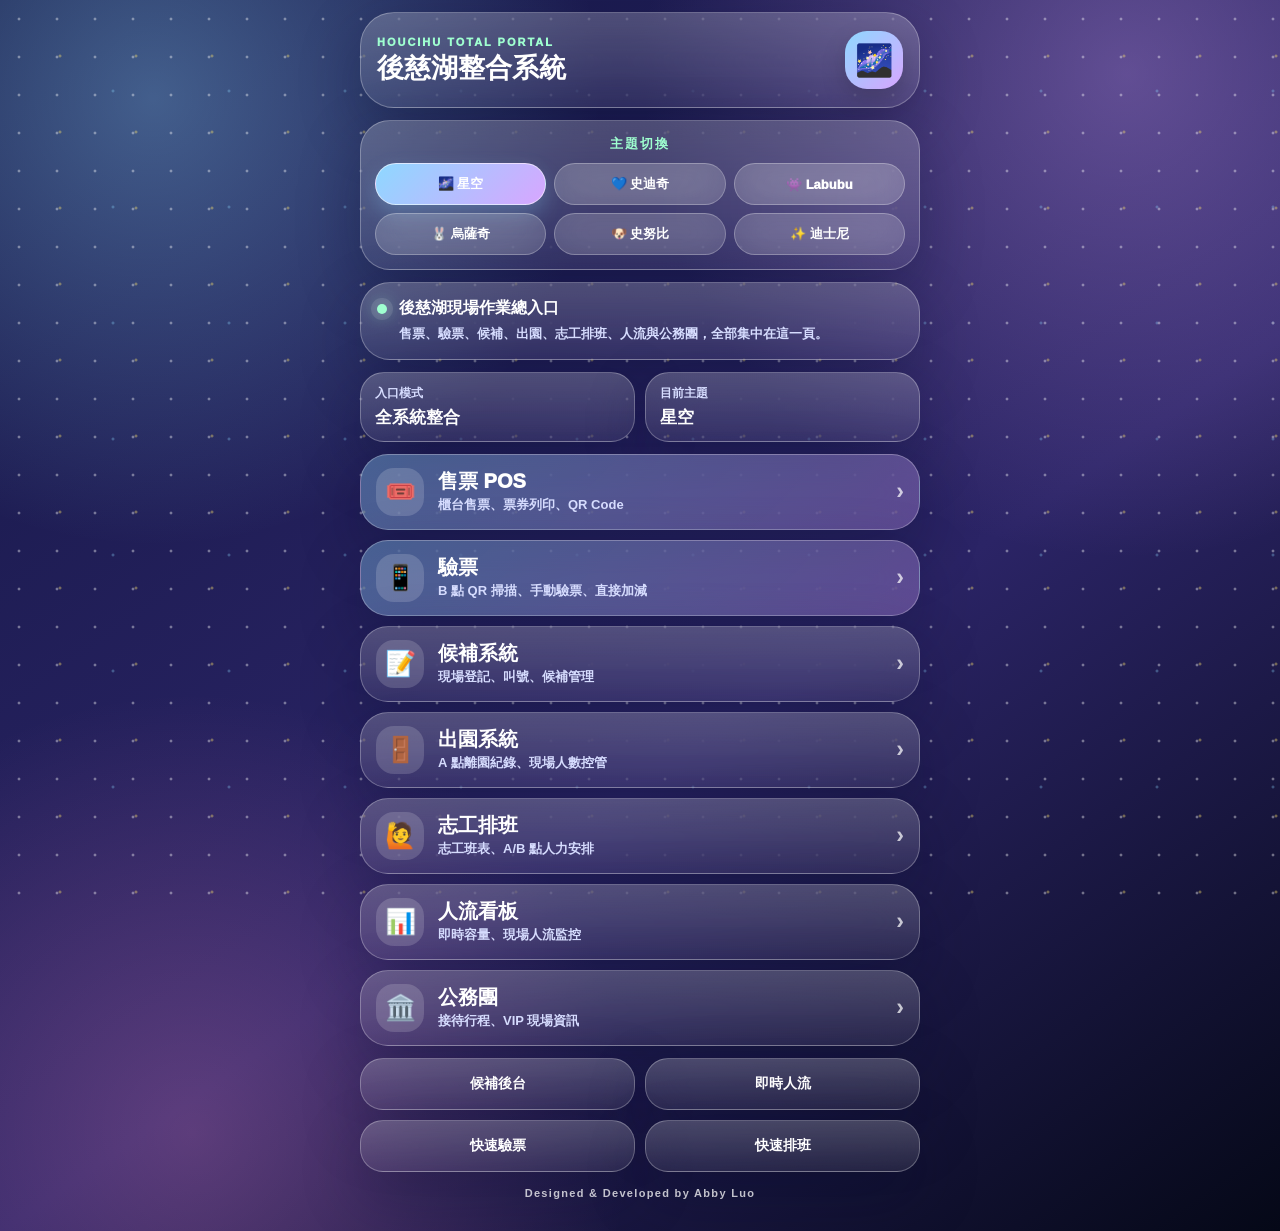
==== index.html @ b7d4be5d "Update index.html" ====
<!doctype html>
<html lang="zh-Hant">
<head>
  <meta charset="UTF-8">
  <meta name="viewport" content="width=device-width,initial-scale=1,maximum-scale=1,user-scalable=no,viewport-fit=cover">
  <meta name="theme-color" id="themeColor" content="#08143f">
  <title>後慈湖整合系統</title>

  <style>
    :root{
      --bg:#151847;
      --bg2:#2b2466;
      --text:#fff;
      --muted:#d7ddff;
      --line:rgba(255,255,255,.28);
      --primary:#8ed8ff;
      --accent:#d8a6ff;
      --star:#ffe66d;
      --blush:#ff8fc7;
      --green:#9fffd0;
      --icon:"🌌";
    }

    body[data-theme=starry]{
      --bg:#151847;
      --bg2:#2b2466;
      --text:#fff;
      --muted:#d7ddff;
      --line:rgba(255,255,255,.28);
      --primary:#8ed8ff;
      --accent:#d8a6ff;
      --star:#ffe66d;
      --blush:#ff8fc7;
      --green:#9fffd0;
      --icon:"🌌";
    }

    body[data-theme=stitch]{
      --bg:#07133a;
      --bg2:#123783;
      --text:#fff;
      --muted:#cbd9ff;
      --line:rgba(139,214,255,.34);
      --primary:#4fdcff;
      --accent:#7c7bff;
      --star:#ffe66d;
      --blush:#ff65ae;
      --green:#5df0a2;
      --icon:"💙";
    }

    body[data-theme=labubu]{
      --bg:#20140f;
      --bg2:#6e472f;
      --text:#fff7ea;
      --muted:#ffe0bd;
      --line:rgba(255,232,199,.42);
      --primary:#f7dba8;
      --accent:#ff9bb8;
      --star:#ffe58a;
      --blush:#ff8eaa;
      --green:#a8ffbf;
      --icon:"👾";
    }

    body[data-theme=usagi]{
      --bg:#2b1230;
      --bg2:#8b3b79;
      --text:#fff7fc;
      --muted:#ffd8ec;
      --line:rgba(255,155,196,.5);
      --primary:#ff8fbd;
      --accent:#8fd9ff;
      --star:#ffe38a;
      --blush:#ffaccf;
      --green:#caffe0;
      --icon:"🐰";
    }

    body[data-theme=snoopy]{
      --bg:#090d16;
      --bg2:#2b3448;
      --text:#fff;
      --muted:#d9e2f1;
      --line:rgba(226,232,240,.34);
      --primary:#e5e7eb;
      --accent:#ffd166;
      --star:#ffd166;
      --blush:#ef4444;
      --green:#dcfce7;
      --icon:"🐶";
    }

    body[data-theme=disney]{
      --bg:#130b3f;
      --bg2:#6d28d9;
      --text:#fff;
      --muted:#efe5ff;
      --line:rgba(251,191,36,.38);
      --primary:#8bd9ff;
      --accent:#fbbf24;
      --star:#ffd76a;
      --blush:#f9a8d4;
      --green:#a7f3d0;
      --icon:"✨";
    }

    *{
      box-sizing:border-box;
      margin:0;
      padding:0;
      -webkit-tap-highlight-color:transparent;
    }

    html,
    body{
      min-height:100%;
      font-family:-apple-system,BlinkMacSystemFont,"Noto Sans TC","Microsoft JhengHei",sans-serif;
    }

    button{
      font:inherit;
      cursor:pointer;
    }

    a,
    button{
      touch-action:manipulation;
    }

    .nav,
    .mini,
    .chip{
      user-select:none;
    }

    body{
      padding:max(12px,env(safe-area-inset-top)) 12px calc(24px + env(safe-area-inset-bottom));
      color:var(--text);
      background:
        radial-gradient(circle at 12% 8%,color-mix(in srgb,var(--primary) 36%,transparent),transparent 28%),
        radial-gradient(circle at 88% 6%,color-mix(in srgb,var(--accent) 34%,transparent),transparent 30%),
        radial-gradient(circle at 15% 92%,color-mix(in srgb,var(--blush) 24%,transparent),transparent 28%),
        linear-gradient(145deg,var(--bg),var(--bg2) 58%,#050817);
      overflow-x:hidden;
    }

    body:before{
      content:"";
      position:fixed;
      inset:0;
      pointer-events:none;
      opacity:.43;
      background-image:
        radial-gradient(circle,rgba(255,255,255,.9) 1px,transparent 1.8px),
        radial-gradient(circle,color-mix(in srgb,var(--star) 90%,transparent) 1px,transparent 1.9px),
        radial-gradient(circle,color-mix(in srgb,var(--primary) 74%,transparent) 1px,transparent 1.9px);
      background-size:38px 38px,76px 76px,116px 116px;
      background-position:0 0,22px 18px,55px 33px;
    }

    .app{
      position:relative;
      z-index:1;
      width:min(560px,100%);
      margin:auto;
      display:grid;
      gap:12px;
    }

    .card,
    .nav,
    .chip,
    .mini,
    .themeBox{
      background:linear-gradient(180deg,rgba(255,255,255,.22),rgba(255,255,255,.08));
      border:1px solid var(--line);
      box-shadow:0 22px 62px rgba(5,10,38,.28);
      -webkit-backdrop-filter:blur(22px);
      backdrop-filter:blur(22px);
    }

    .header{
      border-radius:34px;
      padding:18px 16px;
      display:flex;
      align-items:center;
      justify-content:space-between;
      gap:14px;
    }

    .title small{
      display:block;
      font-size:11px;
      font-weight:1000;
      letter-spacing:.18em;
      color:var(--green);
    }

    .title h1{
      margin-top:5px;
      font-size:27px;
      line-height:1.15;
      font-weight:1000;
    }

    .logo{
      width:58px;
      height:58px;
      flex:0 0 58px;
      border-radius:22px;
      display:grid;
      place-items:center;
      background:linear-gradient(135deg,var(--primary),var(--accent));
      font-size:31px;
      box-shadow:0 10px 24px rgba(0,0,0,.18);
    }

    .themeBox{
      border-radius:30px;
      padding:14px;
    }

    .themeTitle{
      text-align:center;
      font-size:13px;
      font-weight:1000;
      letter-spacing:.14em;
      color:var(--green);
      margin-bottom:10px;
    }

    .themes{
      display:grid;
      grid-template-columns:repeat(3,1fr);
      gap:8px;
    }

    .chip{
      border-radius:999px;
      color:var(--text);
      padding:8px 6px;
      min-height:42px;
      font-size:13px;
      font-weight:1000;
      white-space:nowrap;
      display:grid;
      place-items:center;
      background:rgba(255,255,255,.15);
      box-shadow:none;
    }

    .chip.on{
      background:linear-gradient(135deg,var(--primary),var(--accent));
      border-color:rgba(255,255,255,.6);
      box-shadow:0 9px 20px color-mix(in srgb,var(--primary) 26%,transparent);
    }

    .chip:focus-visible,
    .mini:focus-visible,
    .nav:focus-visible{
      outline:3px solid color-mix(in srgb,var(--green) 80%,transparent);
      outline-offset:3px;
    }

    .notice{
      border-radius:30px;
      padding:15px 16px;
      display:flex;
      gap:12px;
      align-items:flex-start;
    }

    .notice .dot{
      width:10px;
      height:10px;
      margin-top:6px;
      border-radius:50%;
      background:var(--green);
      box-shadow:
        0 0 0 6px rgba(255,255,255,.1),
        0 0 18px var(--green);
    }

    .notice strong{
      display:block;
      font-size:16px;
    }

    .notice p{
      margin-top:5px;
      font-size:13px;
      line-height:1.5;
      font-weight:850;
      color:var(--muted);
    }

    .status{
      display:grid;
      grid-template-columns:1fr 1fr;
      gap:10px;
    }

    .stat{
      border-radius:24px;
      padding:12px 14px;
    }

    .stat span{
      display:block;
      font-size:12px;
      font-weight:900;
      color:var(--muted);
    }

    .stat b{
      display:block;
      margin-top:4px;
      font-size:17px;
    }

    .list{
      display:grid;
      gap:10px;
    }

    .nav{
      min-height:76px;
      border-radius:28px;
      padding:13px 15px;
      text-decoration:none;
      color:var(--text);
      display:flex;
      align-items:center;
      gap:14px;
    }

    .nav:active,
    .mini:active,
    .chip:active{
      transform:scale(.985);
    }

    .ico{
      width:48px;
      height:48px;
      flex:0 0 48px;
      border-radius:18px;
      display:grid;
      place-items:center;
      background:rgba(255,255,255,.16);
      font-size:25px;
    }

    .txt{
      min-width:0;
      flex:1;
    }

    .txt strong{
      display:block;
      font-size:20px;
      line-height:1.15;
      font-weight:1000;
    }

    .txt small{
      display:block;
      margin-top:4px;
      font-size:13px;
      line-height:1.25;
      font-weight:850;
      color:var(--muted);
    }

    .arrow{
      font-size:23px;
      font-weight:900;
      opacity:.72;
    }

    .nav.primary{
      background:linear-gradient(
        135deg,
        color-mix(in srgb,var(--primary) 36%,transparent),
        color-mix(in srgb,var(--accent) 30%,transparent)
      );
    }

    .sub{
      display:grid;
      grid-template-columns:1fr 1fr;
      gap:10px;
    }

    .mini{
      border-radius:23px;
      min-height:52px;
      display:grid;
      place-items:center;
      text-align:center;
      text-decoration:none;
      color:var(--text);
      font-size:14px;
      font-weight:950;
      padding:13px 8px;
    }

    footer{
      text-align:center;
      font-size:11px;
      font-weight:850;
      letter-spacing:.12em;
      opacity:.74;
      padding:3px 0 8px;
    }

    @media(max-width:370px){
      .title h1{
        font-size:23px;
      }

      .txt strong{
        font-size:19px;
      }

      .chip{
        font-size:12px;
        padding:7px 4px;
      }

      .themes{
        gap:6px;
      }
    }
  </style>
</head>

<body data-theme="starry">
  <main class="app">

    <section class="card header">
      <div class="title">
        <small>HOUCIHU TOTAL PORTAL</small>
        <h1>後慈湖整合系統</h1>
      </div>
      <div class="logo" id="themeIcon">🌌</div>
    </section>

    <section class="themeBox">
      <div class="themeTitle">主題切換</div>
      <div class="themes">
        <button class="chip" data-theme="starry">🌌 星空</button>
        <button class="chip" data-theme="stitch">💙 史迪奇</button>
        <button class="chip" data-theme="labubu">👾 Labubu</button>
        <button class="chip" data-theme="usagi">🐰 烏薩奇</button>
        <button class="chip" data-theme="snoopy">🐶 史努比</button>
        <button class="chip" data-theme="disney">✨ 迪士尼</button>
      </div>
    </section>

    <section class="card notice">
      <div class="dot"></div>
      <div>
        <strong>後慈湖現場作業總入口</strong>
        <p>售票、驗票、候補、出園、志工排班、人流與公務團，全部集中在這一頁。</p>
      </div>
    </section>

    <section class="status">
      <div class="card stat">
        <span>入口模式</span>
        <b>全系統整合</b>
      </div>
      <div class="card stat">
        <span>目前主題</span>
        <b id="themeName">星空</b>
      </div>
    </section>

    <section class="list">

      <a class="nav primary" href="https://cihu2026.github.io/Pos/issue.html">
        <div class="ico">🎟️</div>
        <div class="txt">
          <strong>售票 POS</strong>
          <small>櫃台售票、票券列印、QR Code</small>
        </div>
        <div class="arrow">›</div>
      </a>

      <a class="nav primary" href="https://cihu2026.github.io/ticket-scan/">
        <div class="ico">📱</div>
        <div class="txt">
          <strong>驗票</strong>
          <small>B 點 QR 掃描、手動驗票、直接加減</small>
        </div>
        <div class="arrow">›</div>
      </a>

      <a class="nav" href="https://cihu2026.github.io/houcihu-onsite-waitlist-system/">
        <div class="ico">📝</div>
        <div class="txt">
          <strong>候補系統</strong>
          <small>現場登記、叫號、候補管理</small>
        </div>
        <div class="arrow">›</div>
      </a>

      <a class="nav" href="https://cihu2026.github.io/Out/">
        <div class="ico">🚪</div>
        <div class="txt">
          <strong>出園系統</strong>
          <small>A 點離園紀錄、現場人數控管</small>
        </div>
        <div class="arrow">›</div>
      </a>

      <a class="nav" href="https://cihu2026.github.io/volunteer-shift-system/">
        <div class="ico">🙋</div>
        <div class="txt">
          <strong>志工排班</strong>
          <small>志工班表、A/B 點人力安排</small>
        </div>
        <div class="arrow">›</div>
      </a>

      <a class="nav" href="https://cihu2026.github.io/Monitor/">
        <div class="ico">📊</div>
        <div class="txt">
          <strong>人流看板</strong>
          <small>即時容量、現場人流監控</small>
        </div>
        <div class="arrow">›</div>
      </a>

      <a class="nav" href="https://cihu2026.github.io/VIP/">
        <div class="ico">🏛️</div>
        <div class="txt">
          <strong>公務團</strong>
          <small>接待行程、VIP 現場資訊</small>
        </div>
        <div class="arrow">›</div>
      </a>

    </section>

    <section class="sub">
      <a class="mini" href="https://cihu2026.github.io/houcihu-onsite-waitlist-system/admin-login.html">候補後台</a>
      <a class="mini" href="https://cihu2026.github.io/Monitor/">即時人流</a>
      <a class="mini" href="https://cihu2026.github.io/ticket-scan/">快速驗票</a>
      <a class="mini" href="https://cihu2026.github.io/volunteer-shift-system/">快速排班</a>
    </section>

    <footer>Designed & Developed by Abby Luo</footer>

  </main>

  <script>
    const themes = {
      starry:["🌌","星空","#08143f"],
      stitch:["💙","史迪奇","#07133a"],
      labubu:["👾","Labubu","#20140f"],
      usagi:["🐰","烏薩奇","#2b1230"],
      snoopy:["🐶","史努比","#090d16"],
      disney:["✨","迪士尼","#130b3f"]
    };

    const themeIcon = document.getElementById("themeIcon");
    const themeName = document.getElementById("themeName");
    const themeColor = document.getElementById("themeColor");
    const buttons = document.querySelectorAll(".chip");

    function setTheme(theme){
      if(!themes[theme]){
        theme = "starry";
      }

      document.body.dataset.theme = theme;
      themeIcon.textContent = themes[theme][0];
      themeName.textContent = themes[theme][1];

      if(themeColor){
        themeColor.setAttribute("content", themes[theme][2]);
      }

      buttons.forEach(btn => {
        btn.classList.toggle("on", btn.dataset.theme === theme);
      });

      localStorage.setItem("houcihu-theme", theme);
    }

    buttons.forEach(btn => {
      btn.type = "button";
      btn.addEventListener("click", () => setTheme(btn.dataset.theme));
    });

    setTheme(localStorage.getItem("houcihu-theme") || "starry");
  </script>
</body>
</html>
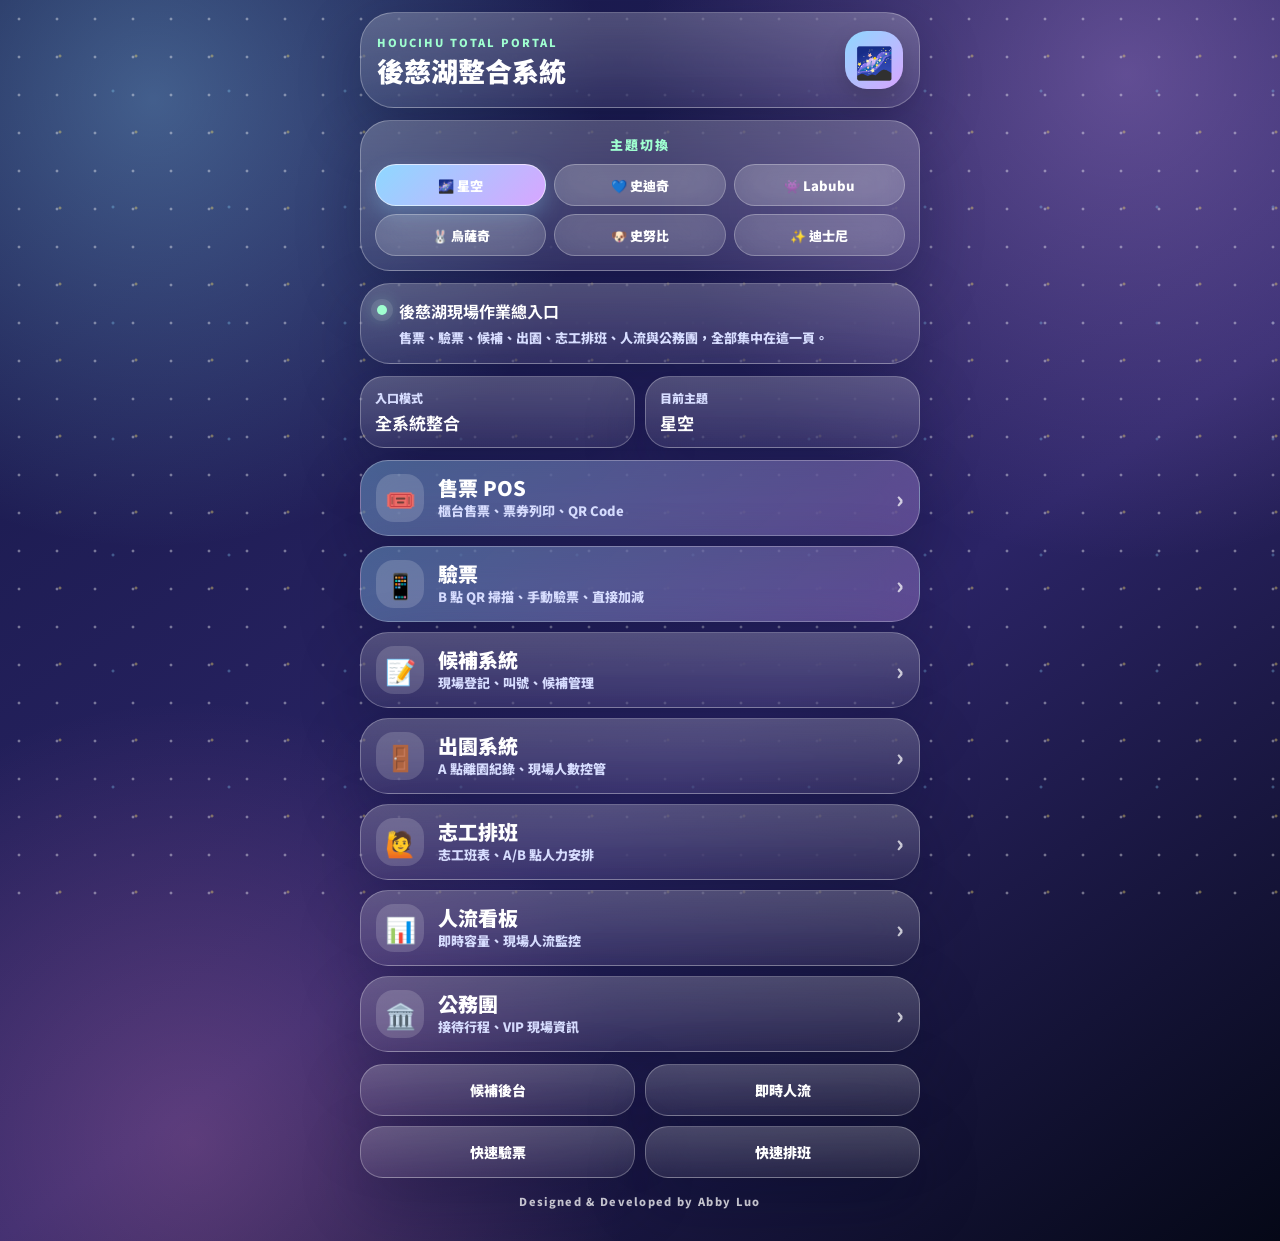
==== commit 65fae304: "Fix missing Noto Sans TC font loading" ====
--- a/index.html
+++ b/index.html
@@ -7,6 +7,8 @@
   <title>後慈湖整合系統</title>
 
   <style>
+    @import url('https://fonts.googleapis.com/css2?family=Noto+Sans+TC:wght@400;500;700;900&display=swap');
+
     :root{
       --bg:#151847;
       --bg2:#2b2466;
@@ -115,7 +117,15 @@
     html,
     body{
       min-height:100%;
-      font-family:-apple-system,BlinkMacSystemFont,"Noto Sans TC","Microsoft JhengHei",sans-serif;
+    }
+
+    html,
+    body,
+    button,
+    input,
+    select,
+    textarea{
+      font-family:"Noto Sans TC",-apple-system,BlinkMacSystemFont,"Microsoft JhengHei",sans-serif;
     }
 
     button{
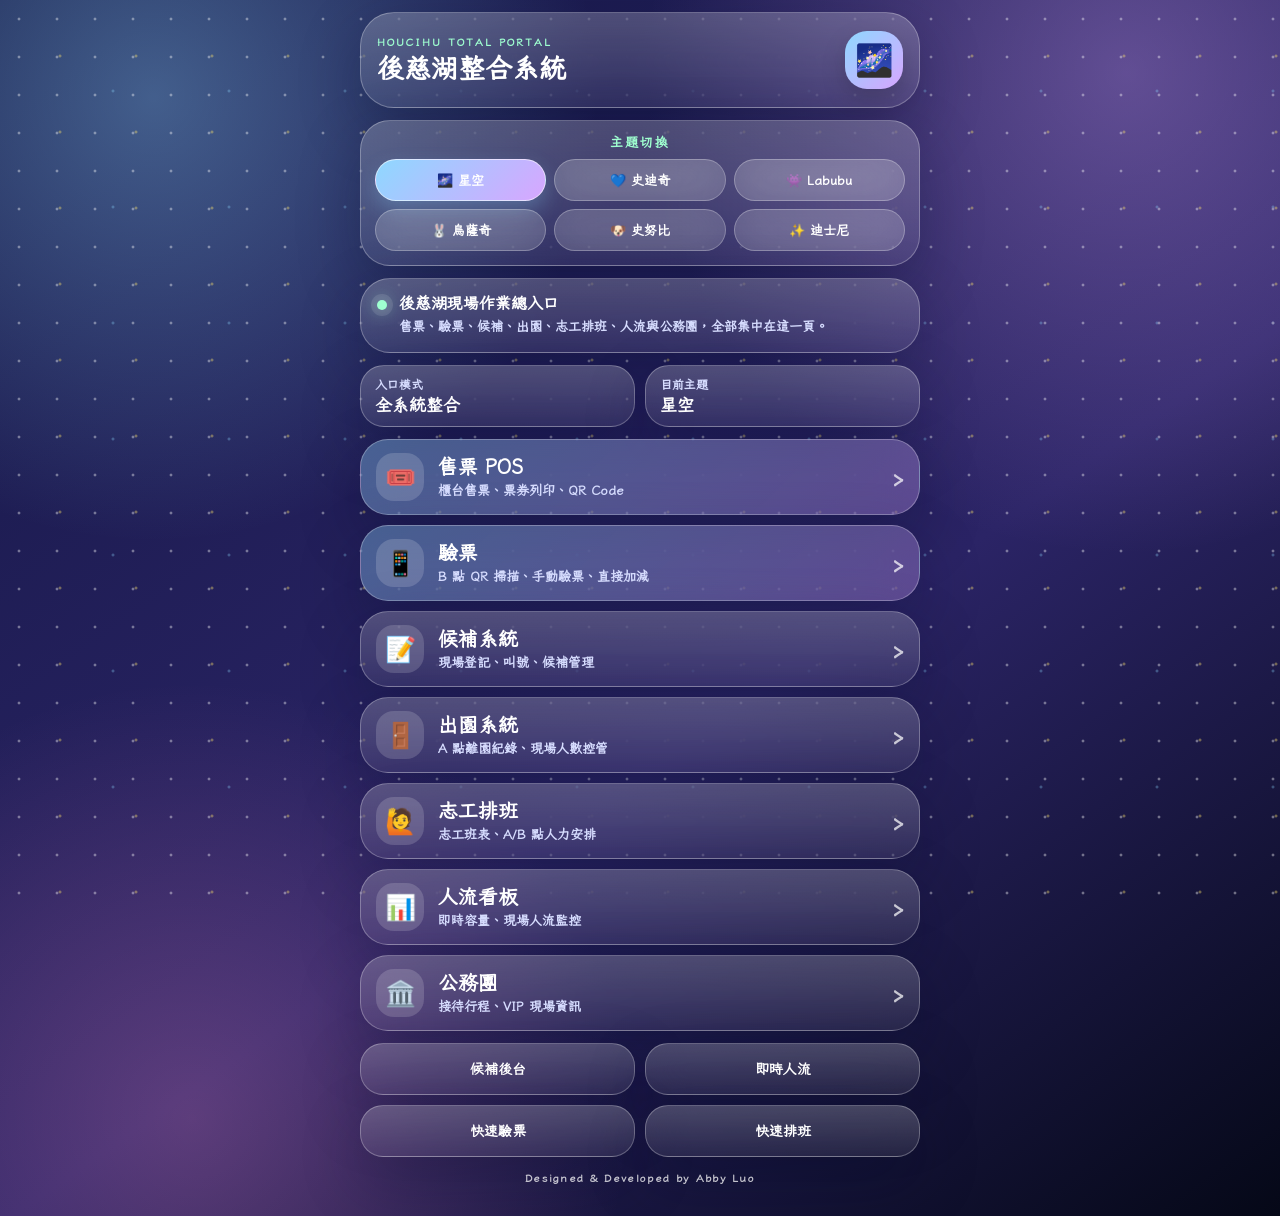
==== commit e236da1f: "Use Iansui font across all POS pages" ====
--- a/index.html
+++ b/index.html
@@ -7,6 +7,7 @@
   <title>後慈湖整合系統</title>
 
   <style>
+@import url('https://fonts.googleapis.com/css2?family=Iansui&display=swap');
     @import url('https://fonts.googleapis.com/css2?family=Noto+Sans+TC:wght@400;500;700;900&display=swap');
 
     :root{
@@ -443,7 +444,8 @@
         gap:6px;
       }
     }
-  </style>
+  html,body,button,input,select,textarea,*{font-family:"Iansui","Noto Sans TC","Microsoft JhengHei",system-ui,-apple-system,BlinkMacSystemFont,"Segoe UI",Arial,sans-serif!important}
+</style>
 </head>
 
 <body data-theme="starry">
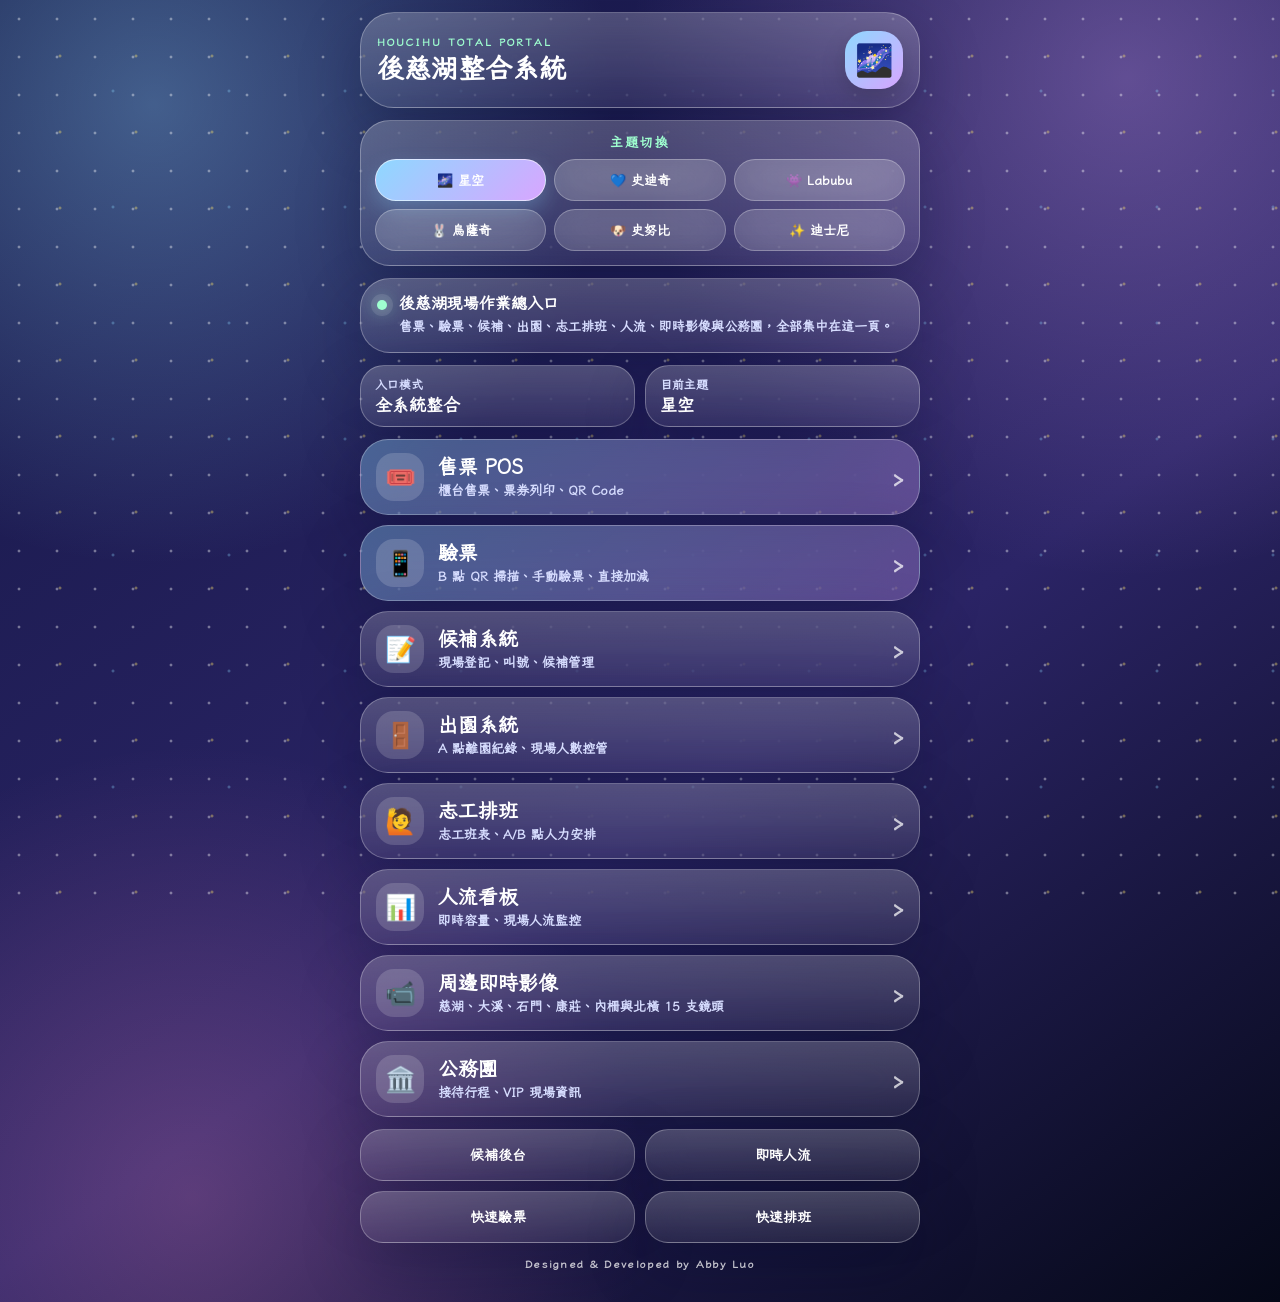
==== commit 29b3ee3f: "收錄慈湖周邊即時影像" ====
--- a/index.html
+++ b/index.html
@@ -8,7 +8,8 @@
 
   <style>
 @import url('https://fonts.googleapis.com/css2?family=Iansui&display=swap');
-    @import url('https://fonts.googleapis.com/css2?family=Noto+Sans+TC:wght@400;500;700;900&display=swap');
+html,body,button,input,select,textarea{font-family:"Iansui","Noto Sans TC","Microsoft JhengHei",system-ui,-apple-system,BlinkMacSystemFont,"Segoe UI",Arial,sans-serif;}
+    @import url('https://fonts.googleapis.com/css2?family=Iansui&display=swap');
 
     :root{
       --bg:#151847;
@@ -126,7 +127,7 @@
     input,
     select,
     textarea{
-      font-family:"Noto Sans TC",-apple-system,BlinkMacSystemFont,"Microsoft JhengHei",sans-serif;
+      font-family:"Iansui","Noto Sans TC",-apple-system,BlinkMacSystemFont,"Microsoft JhengHei",sans-serif;
     }
 
     button{
@@ -445,6 +446,9 @@
       }
     }
   html,body,button,input,select,textarea,*{font-family:"Iansui","Noto Sans TC","Microsoft JhengHei",system-ui,-apple-system,BlinkMacSystemFont,"Segoe UI",Arial,sans-serif!important}
+
+html,body,button,button *,input,select,textarea,option,a,.theme-btn,.chip,.nav,.mini{font-family:"Iansui","Noto Sans TC","Microsoft JhengHei",system-ui,-apple-system,BlinkMacSystemFont,"Segoe UI",Arial,sans-serif !important;}
+
 </style>
 </head>
 
@@ -475,7 +479,7 @@
       <div class="dot"></div>
       <div>
         <strong>後慈湖現場作業總入口</strong>
-        <p>售票、驗票、候補、出園、志工排班、人流與公務團，全部集中在這一頁。</p>
+        <p>售票、驗票、候補、出園、志工排班、人流、即時影像與公務團，全部集中在這一頁。</p>
       </div>
     </section>
 
@@ -546,6 +550,15 @@
         <div class="arrow">›</div>
       </a>
 
+      <a class="nav" href="./liveview/">
+        <div class="ico">📹</div>
+        <div class="txt">
+          <strong>周邊即時影像</strong>
+          <small>慈湖、大溪、石門、康莊、內柵與北橫 15 支鏡頭</small>
+        </div>
+        <div class="arrow">›</div>
+      </a>
+
       <a class="nav" href="https://cihu2026.github.io/VIP/">
         <div class="ico">🏛️</div>
         <div class="txt">
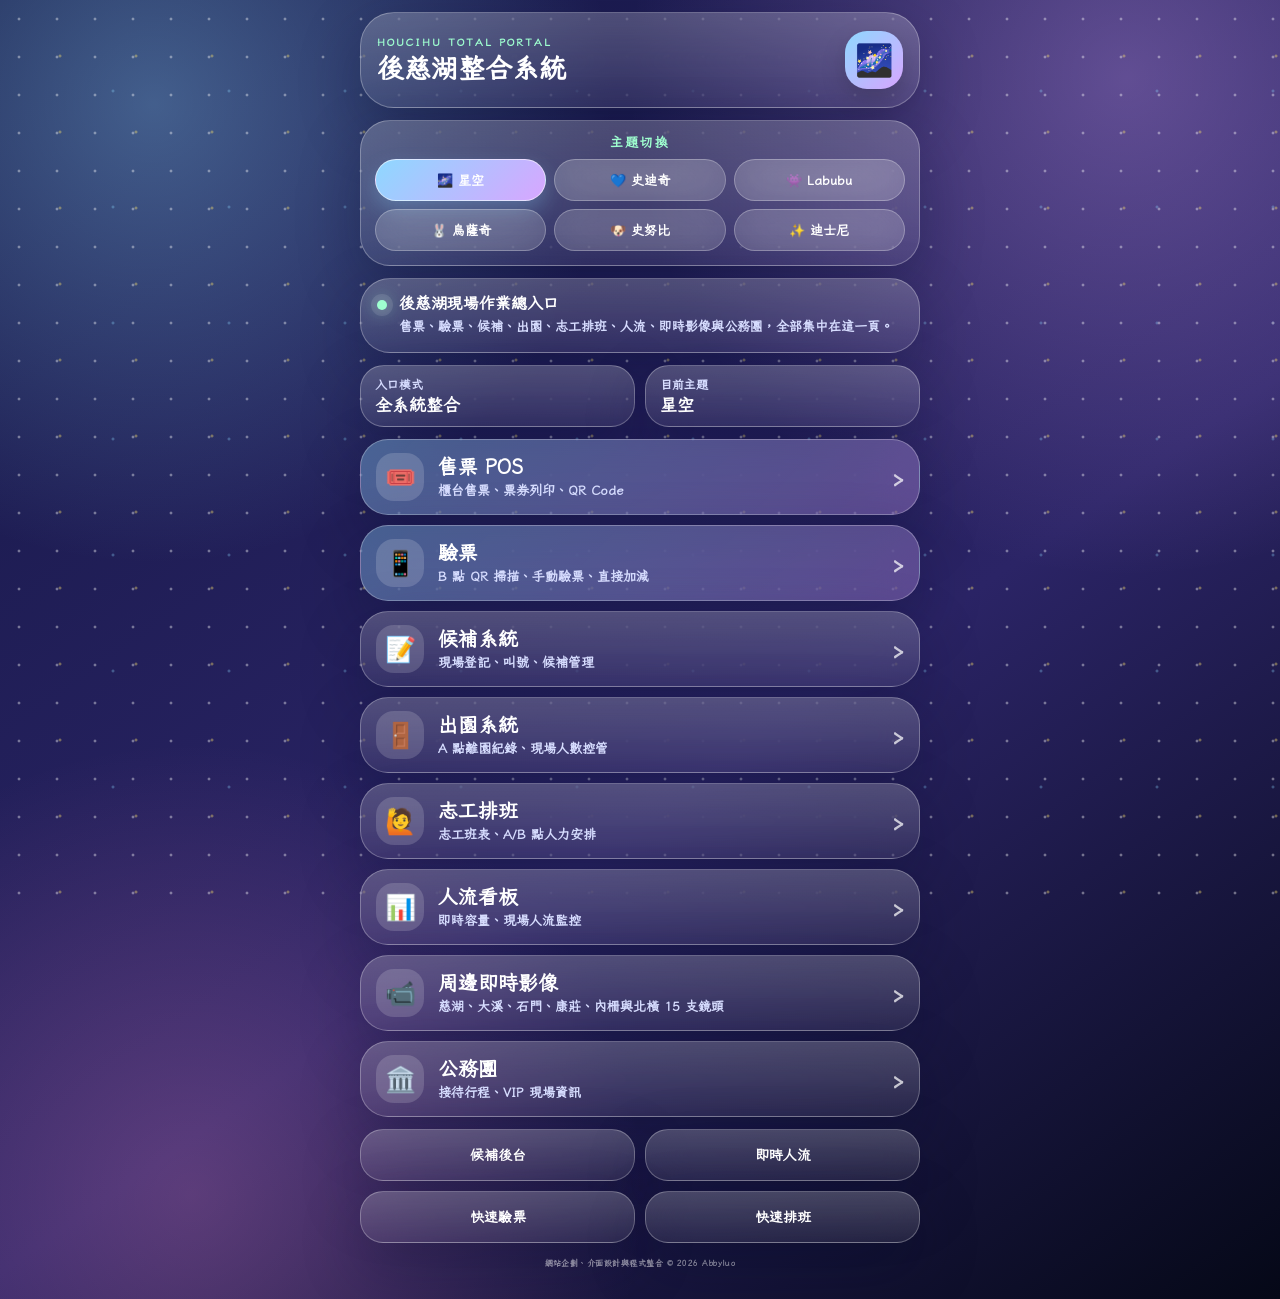
==== commit 453d9487: "加入 Abbyluo 網站製作署名" ====
--- a/index.html
+++ b/index.html
@@ -4,6 +4,8 @@
   <meta charset="UTF-8">
   <meta name="viewport" content="width=device-width,initial-scale=1,maximum-scale=1,user-scalable=no,viewport-fit=cover">
   <meta name="theme-color" id="themeColor" content="#08143f">
+  <meta name="author" content="Abbyluo">
+  <meta name="copyright" content="網站企劃、介面設計與程式整合 © 2026 Abbyluo">
   <title>後慈湖整合系統</title>
 
   <style>
@@ -420,10 +422,10 @@
 
     footer{
       text-align:center;
-      font-size:11px;
+      font-size:8px;
       font-weight:850;
-      letter-spacing:.12em;
-      opacity:.74;
+      letter-spacing:.06em;
+      opacity:.48;
       padding:3px 0 8px;
     }
 
@@ -577,7 +579,7 @@
       <a class="mini" href="https://cihu2026.github.io/volunteer-shift-system/">快速排班</a>
     </section>
 
-    <footer>Designed & Developed by Abby Luo</footer>
+    <footer>網站企劃、介面設計與程式整合 © 2026 Abbyluo</footer>
 
   </main>
 
